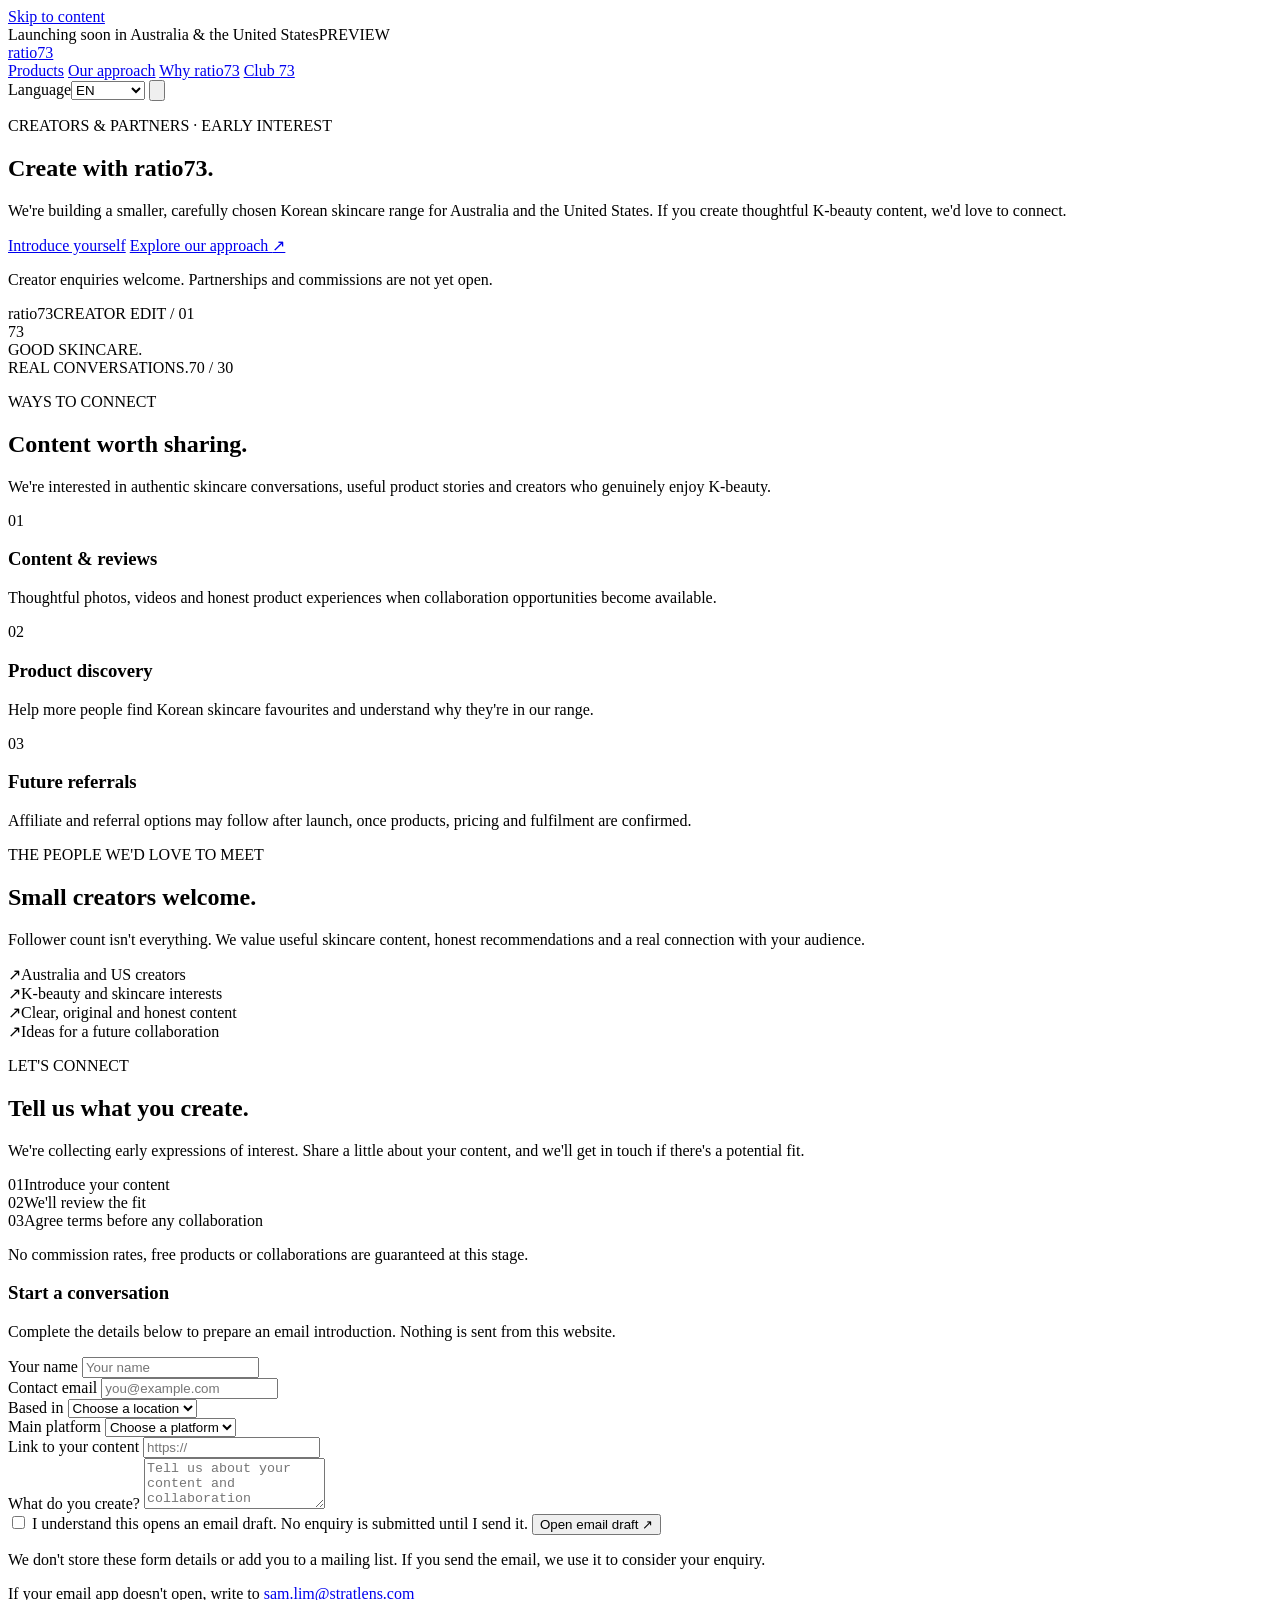
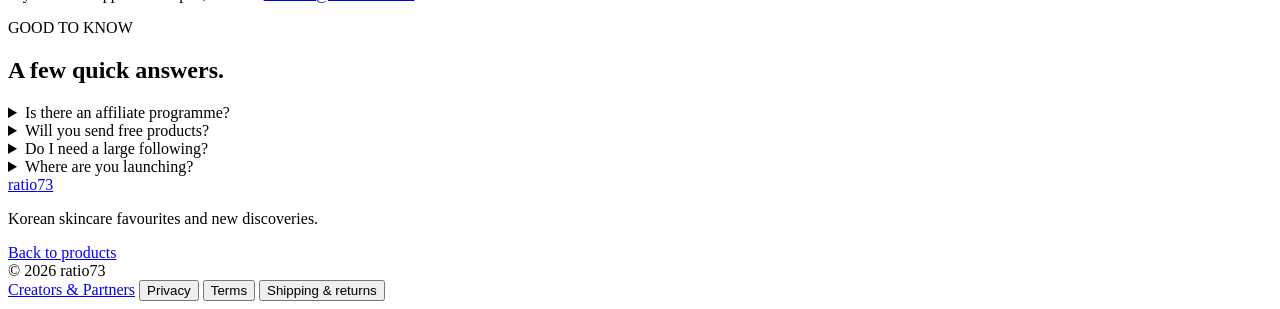
==== src/creators.html @ 26dc7520 "feat: add multilingual Creators & Partners landing page and creator enquiry UI" ====
<!doctype html>
<html lang="en">
<head>
<meta charset="UTF-8">
<meta name="viewport" content="width=device-width, initial-scale=1">
<title>Creators &amp; Partners | ratio73 Korean Skincare</title>
<meta name="description" content="Connect with ratio73, a curated Korean skincare retailer preparing to launch in Australia and the United States. Explore future creator collaborations and affiliate opportunities.">
<meta name="robots" content="noindex,nofollow">
<meta name="theme-color" content="#c8ef43">
<meta property="og:title" content="Create with ratio73 | Creators &amp; Partners">
<meta property="og:description" content="We're building a new Korean skincare retailer. Interested in creating thoughtful skincare content together? Say hello.">
<link rel="icon" type="image/svg+xml" href="data:image/svg+xml,%3Csvg xmlns='http://www.w3.org/2000/svg' viewBox='0 0 64 64'%3E%3Crect width='64' height='64' rx='16' fill='%23c8ef43'/%3E%3Ctext x='32' y='43' text-anchor='middle' font-family='Arial,sans-serif' font-weight='700' font-size='34' fill='%231c211e'%3E73%3C/text%3E%3C/svg%3E">
<link rel="stylesheet" href="styles.css"><link rel="stylesheet" href="creators.css">
<script src="creators.js" defer></script>
</head>
<body>
<a class="skip-link" href="#main" data-i18n="skip">Skip to content</a>
<div class="announcement"><span data-i18n="announcement">Launching soon in Australia &amp; the United States</span><span class="preview-tag" data-i18n="preview">PREVIEW</span></div>
<header class="site-header">
<a class="wordmark" href="index.html" aria-label="ratio73 home">ratio<span>73</span></a>
<nav class="desktop-nav" aria-label="Main navigation" data-aria="mainNav">
<a href="index.html#shop" data-i18n="shop">Products</a>
<a href="index.html#ratio" data-i18n="ourRatio">Our approach</a>
<a href="index.html#promise" data-i18n="promise">Why ratio73</a>
<a href="index.html#club" data-i18n="club">Club 73</a>
</nav>
<div class="header-tools">
<label class="select-wrap"><span class="sr-only" data-i18n="language">Language</span><select id="language" aria-label="Language"><option value="en">EN</option><option value="ko">한국어</option><option value="zh">简体中文</option></select></label>
<button class="menu-toggle icon-button" type="button" aria-expanded="false" aria-controls="mobile-nav" aria-label="Open menu" data-aria="menu"><svg viewBox="0 0 24 24" aria-hidden="true"><path d="M3 8h18M3 16h18"/></svg></button>
</div>
</header>
<nav id="mobile-nav" class="mobile-nav" aria-label="Mobile navigation" data-aria="mobileNav" hidden>
<a href="index.html#shop" data-i18n="shop">Products</a>
<a href="index.html#ratio" data-i18n="ourRatio">Our approach</a>
<a href="index.html#promise" data-i18n="promise">Why ratio73</a>
<a href="index.html#club" data-i18n="club">Club 73</a>
</nav>
<main id="main">
<section class="creator-hero">
<div class="creator-hero-copy">
<p class="eyebrow" data-i18n="heroEyebrow">CREATORS &amp; PARTNERS · EARLY INTEREST</p>
<h1 data-i18n="heroTitle">Create with ratio73.</h1>
<p class="creator-lede" data-i18n="heroText">We're building a smaller, carefully chosen Korean skincare range for Australia and the United States. If you create thoughtful K-beauty content, we'd love to connect.</p>
<div class="creator-actions">
<a class="button dark" href="#collaborate" data-i18n="heroCta">Introduce yourself</a>
<a class="creator-text-link" href="index.html#ratio" data-i18n="heroSecondary">Explore our approach <span aria-hidden="true">↗</span></a>
</div>
<p class="creator-hero-note" data-i18n="heroNote">Creator enquiries welcome. Partnerships and commissions are not yet open.</p>
</div>
<div class="creator-hero-art" aria-hidden="true">
<div class="creator-art-top"><span>ratio<span class="creator-art-accent">73</span></span><span class="creator-edition">CREATOR EDIT / 01</span></div>
<div class="creator-art-graphic"><span class="creator-art-number">73</span><span class="creator-art-circle"></span></div>
<div class="creator-art-bottom"><span data-i18n="artLine">GOOD SKINCARE.<br>REAL CONVERSATIONS.</span><span class="creator-art-split">70 / 30</span></div>
</div>
</section>

<section class="creator-overview section" id="ways">
<div class="creator-section-intro">
<p class="eyebrow" data-i18n="waysEyebrow">WAYS TO CONNECT</p>
<h2 data-i18n="waysTitle">Content worth sharing.</h2>
<p data-i18n="waysIntro">We're interested in authentic skincare conversations, useful product stories and creators who genuinely enjoy K-beauty.</p>
</div>
<div class="creator-opportunities">
<article class="creator-opportunity">
<span class="creator-op-number">01</span>
<h3 data-i18n="opp1Title">Content &amp; reviews</h3>
<p data-i18n="opp1Body">Thoughtful photos, videos and honest product experiences when collaboration opportunities become available.</p>
</article>
<article class="creator-opportunity">
<span class="creator-op-number">02</span>
<h3 data-i18n="opp2Title">Product discovery</h3>
<p data-i18n="opp2Body">Help more people find Korean skincare favourites and understand why they're in our range.</p>
</article>
<article class="creator-opportunity">
<span class="creator-op-number">03</span>
<h3 data-i18n="opp3Title">Future referrals</h3>
<p data-i18n="opp3Body">Affiliate and referral options may follow after launch, once products, pricing and fulfilment are confirmed.</p>
</article>
</div>
</section>

<section class="creator-fit section">
<div class="creator-fit-main">
<p class="eyebrow" data-i18n="fitEyebrow">THE PEOPLE WE'D LOVE TO MEET</p>
<h2 data-i18n="fitTitle">Small creators welcome.</h2>
<p data-i18n="fitBody">Follower count isn't everything. We value useful skincare content, honest recommendations and a real connection with your audience.</p>
</div>
<div class="creator-fit-list">
<div><span class="creator-fit-check" aria-hidden="true">↗</span><span data-i18n="fit1">Australia and US creators</span></div>
<div><span class="creator-fit-check" aria-hidden="true">↗</span><span data-i18n="fit2">K-beauty and skincare interests</span></div>
<div><span class="creator-fit-check" aria-hidden="true">↗</span><span data-i18n="fit3">Clear, original and honest content</span></div>
<div><span class="creator-fit-check" aria-hidden="true">↗</span><span data-i18n="fit4">Ideas for a future collaboration</span></div>
</div>
</section>

<section class="creator-join" id="collaborate">
<div class="creator-join-intro">
<p class="eyebrow" data-i18n="joinEyebrow">LET'S CONNECT</p>
<h2 data-i18n="joinTitle">Tell us what you create.</h2>
<p data-i18n="joinBody">We're collecting early expressions of interest. Share a little about your content, and we'll get in touch if there's a potential fit.</p>
<div class="creator-join-steps">
<div><span>01</span><span data-i18n="step1">Introduce your content</span></div>
<div><span>02</span><span data-i18n="step2">We'll review the fit</span></div>
<div><span>03</span><span data-i18n="step3">Agree terms before any collaboration</span></div>
</div>
<p class="creator-disclaimer" data-i18n="joinNote">No commission rates, free products or collaborations are guaranteed at this stage.</p>
</div>
<div class="creator-enquiry-box">
<h3 data-i18n="formTitle">Start a conversation</h3>
<p class="creator-form-intro" data-i18n="formIntro">Complete the details below to prepare an email introduction. Nothing is sent from this website.</p>
<form id="creator-interest-form" class="creator-form">
<div class="creator-form-grid">
<div class="creator-field">
<label for="creator-name" data-i18n="labelName">Your name</label>
<input id="creator-name" name="name" type="text" autocomplete="name" maxlength="100" required placeholder="Your name" data-placeholder="placeholderName">
</div>
<div class="creator-field">
<label for="creator-email" data-i18n="labelEmail">Contact email</label>
<input id="creator-email" name="email" type="email" autocomplete="email" maxlength="200" required placeholder="you@example.com" data-placeholder="placeholderEmail">
</div>
<div class="creator-field">
<label for="creator-country" data-i18n="labelMarket">Based in</label>
<select id="creator-country" name="market" required>
<option value="" disabled selected data-i18n="chooseMarket">Choose a location</option>
<option value="Australia" data-i18n="marketAu">Australia</option>
<option value="United States" data-i18n="marketUs">United States</option>
<option value="Other" data-i18n="marketOther">Other</option>
</select>
</div>
<div class="creator-field">
<label for="creator-platform" data-i18n="labelPlatform">Main platform</label>
<select id="creator-platform" name="platform" required>
<option value="" disabled selected data-i18n="choosePlatform">Choose a platform</option>
<option value="Instagram">Instagram</option>
<option value="TikTok">TikTok</option>
<option value="YouTube">YouTube</option>
<option value="Other" data-i18n="platformOther">Other</option>
</select>
</div>
</div>
<div class="creator-field">
<label for="creator-profile" data-i18n="labelProfile">Link to your content</label>
<input id="creator-profile" name="profile" type="url" inputmode="url" required maxlength="250" placeholder="https://" data-placeholder="placeholderProfile">
</div>
<div class="creator-field">
<label for="creator-message" data-i18n="labelMessage">What do you create?</label>
<textarea id="creator-message" name="message" required maxlength="450" rows="3" placeholder="Tell us about your content and collaboration interests" data-placeholder="placeholderMessage"></textarea>
</div>
<label class="creator-form-consent">
<input id="creator-consent" type="checkbox" required>
<span data-i18n="consent">I understand this opens an email draft. No enquiry is submitted until I send it.</span>
</label>
<button class="button dark creator-send" type="submit" data-i18n="sendCta">Open email draft ↗</button>
<p class="creator-form-note" data-i18n="formPrivacy">We don't store these form details or add you to a mailing list. If you send the email, we use it to consider your enquiry.</p>
<p id="creator-form-result" class="creator-form-result" role="status" aria-live="polite"></p>
<p class="creator-direct-email"><span data-i18n="fallback">If your email app doesn't open, write to </span><a id="creator-email-link" href="mailto:sam.lim@stratlens.com?subject=ratio73%20Creator%20Interest">sam.lim@stratlens.com</a></p>
</form>
</div>
</section>

<section class="creator-faq section">
<div>
<p class="eyebrow" data-i18n="faqEyebrow">GOOD TO KNOW</p>
<h2 data-i18n="faqTitle">A few quick answers.</h2>
</div>
<div class="faq-list">
<details><summary data-i18n="faq1">Is there an affiliate programme?</summary><p data-i18n="faq1Text">Not yet. We're exploring referral and affiliate opportunities after launch. Commission rates and eligibility haven't been set.</p></details>
<details><summary data-i18n="faq2">Will you send free products?</summary><p data-i18n="faq2Text">We haven't launched a gifting programme. Product collaborations, if offered, will depend on availability and agreed terms.</p></details>
<details><summary data-i18n="faq3">Do I need a large following?</summary><p data-i18n="faq3Text">No minimum follower count. Relevant content, originality and audience trust matter more to us.</p></details>
<details><summary data-i18n="faq4">Where are you launching?</summary><p data-i18n="faq4Text">Australia and the United States are our initial markets. We're open to hearing from creators elsewhere, too.</p></details>
</div>
</section>
</main>
<footer>
<div class="footer-top"><a class="wordmark footer-logo" href="index.html">ratio<span>73</span></a><p data-i18n="footerLine">Korean skincare favourites and new discoveries.</p><a href="index.html#shop" data-i18n="backToProducts">Back to products</a></div>
<div class="footer-bottom"><span>© <span id="year">2026</span> ratio73</span><div>
<a class="footer-link" href="creators.html" aria-current="page" data-i18n="creatorsLink">Creators &amp; Partners</a>
<button type="button" data-info="privacy" data-i18n="privacy">Privacy</button>
<button type="button" data-info="terms" data-i18n="terms">Terms</button>
<button type="button" data-info="delivery" data-i18n="shipping">Shipping &amp; returns</button>
</div></div>
</footer>
<dialog id="creators-info-dialog" class="info-dialog" aria-labelledby="creators-info-title">
<div class="dialog-head"><h2 id="creators-info-title"></h2><button class="icon-button" type="button" data-close aria-label="Close" data-aria="close">×</button></div>
<div id="creators-info-text"></div>
</dialog>
</body>
</html>
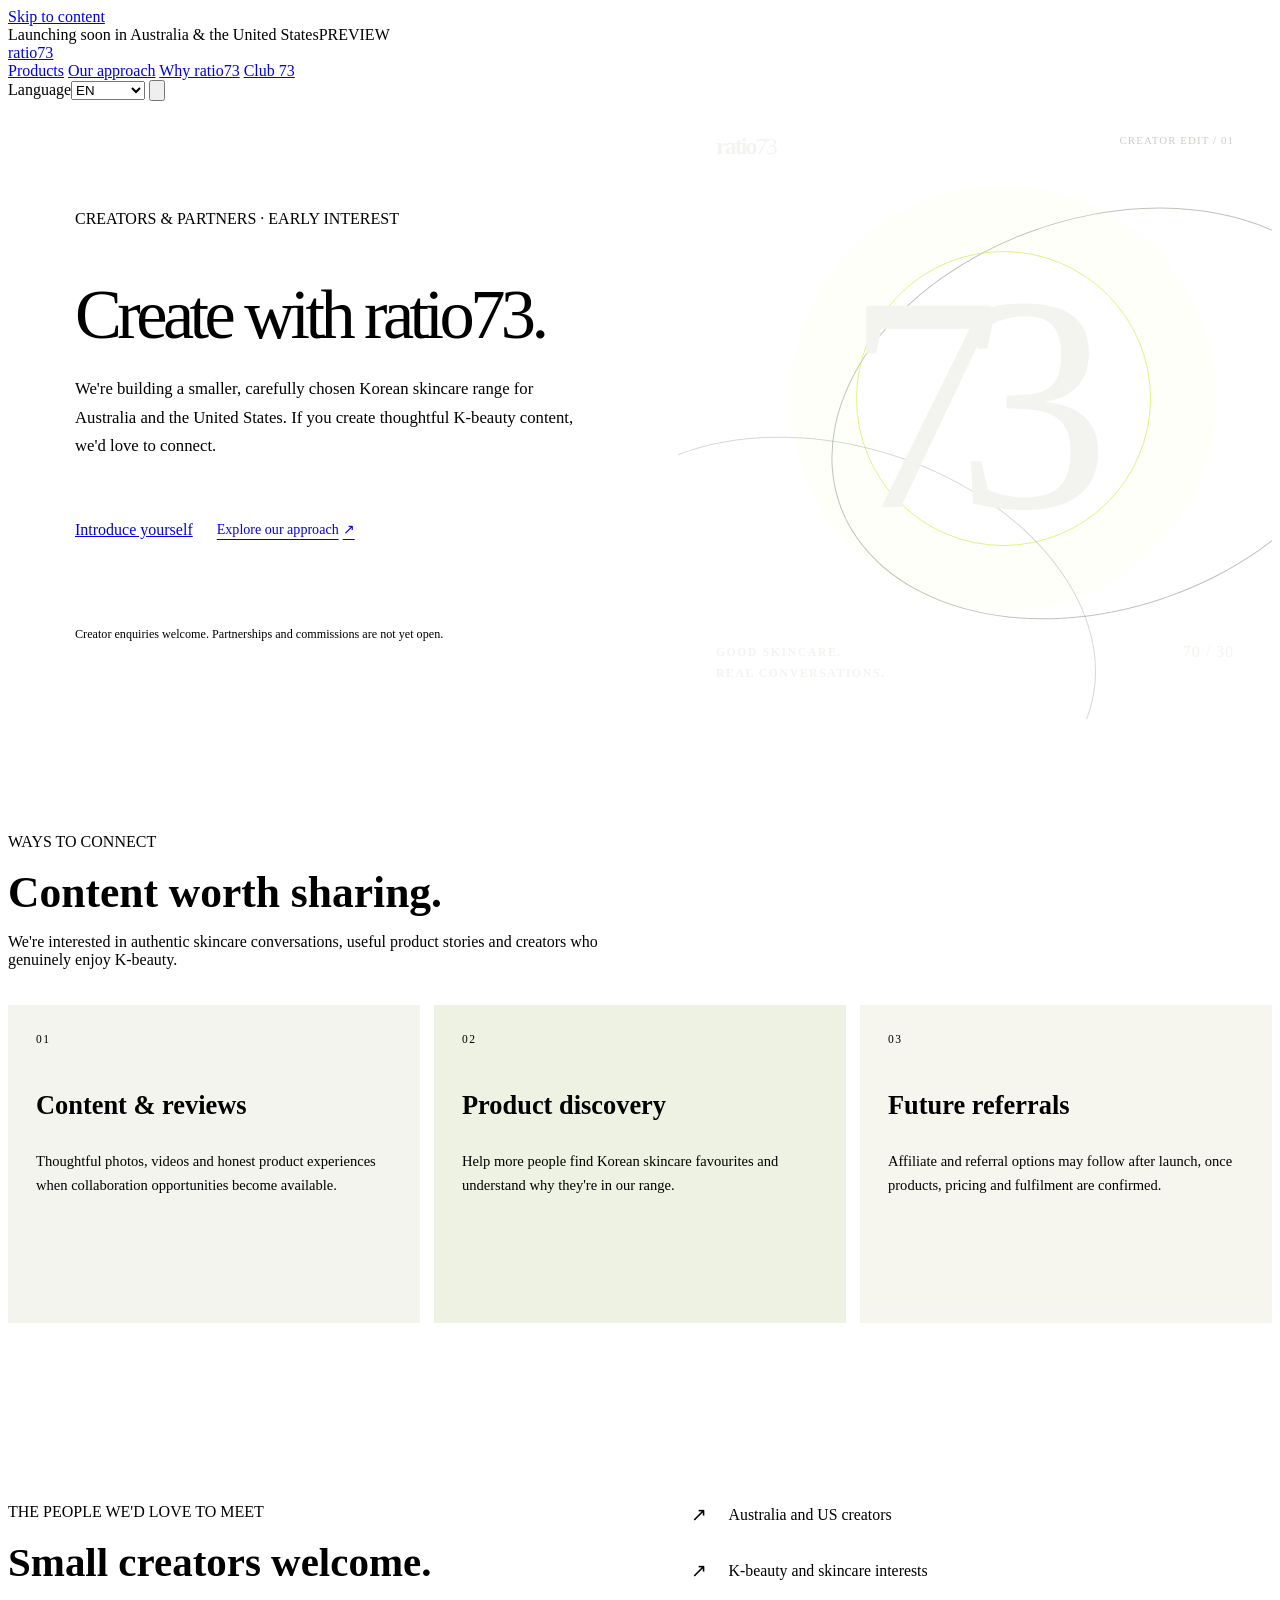
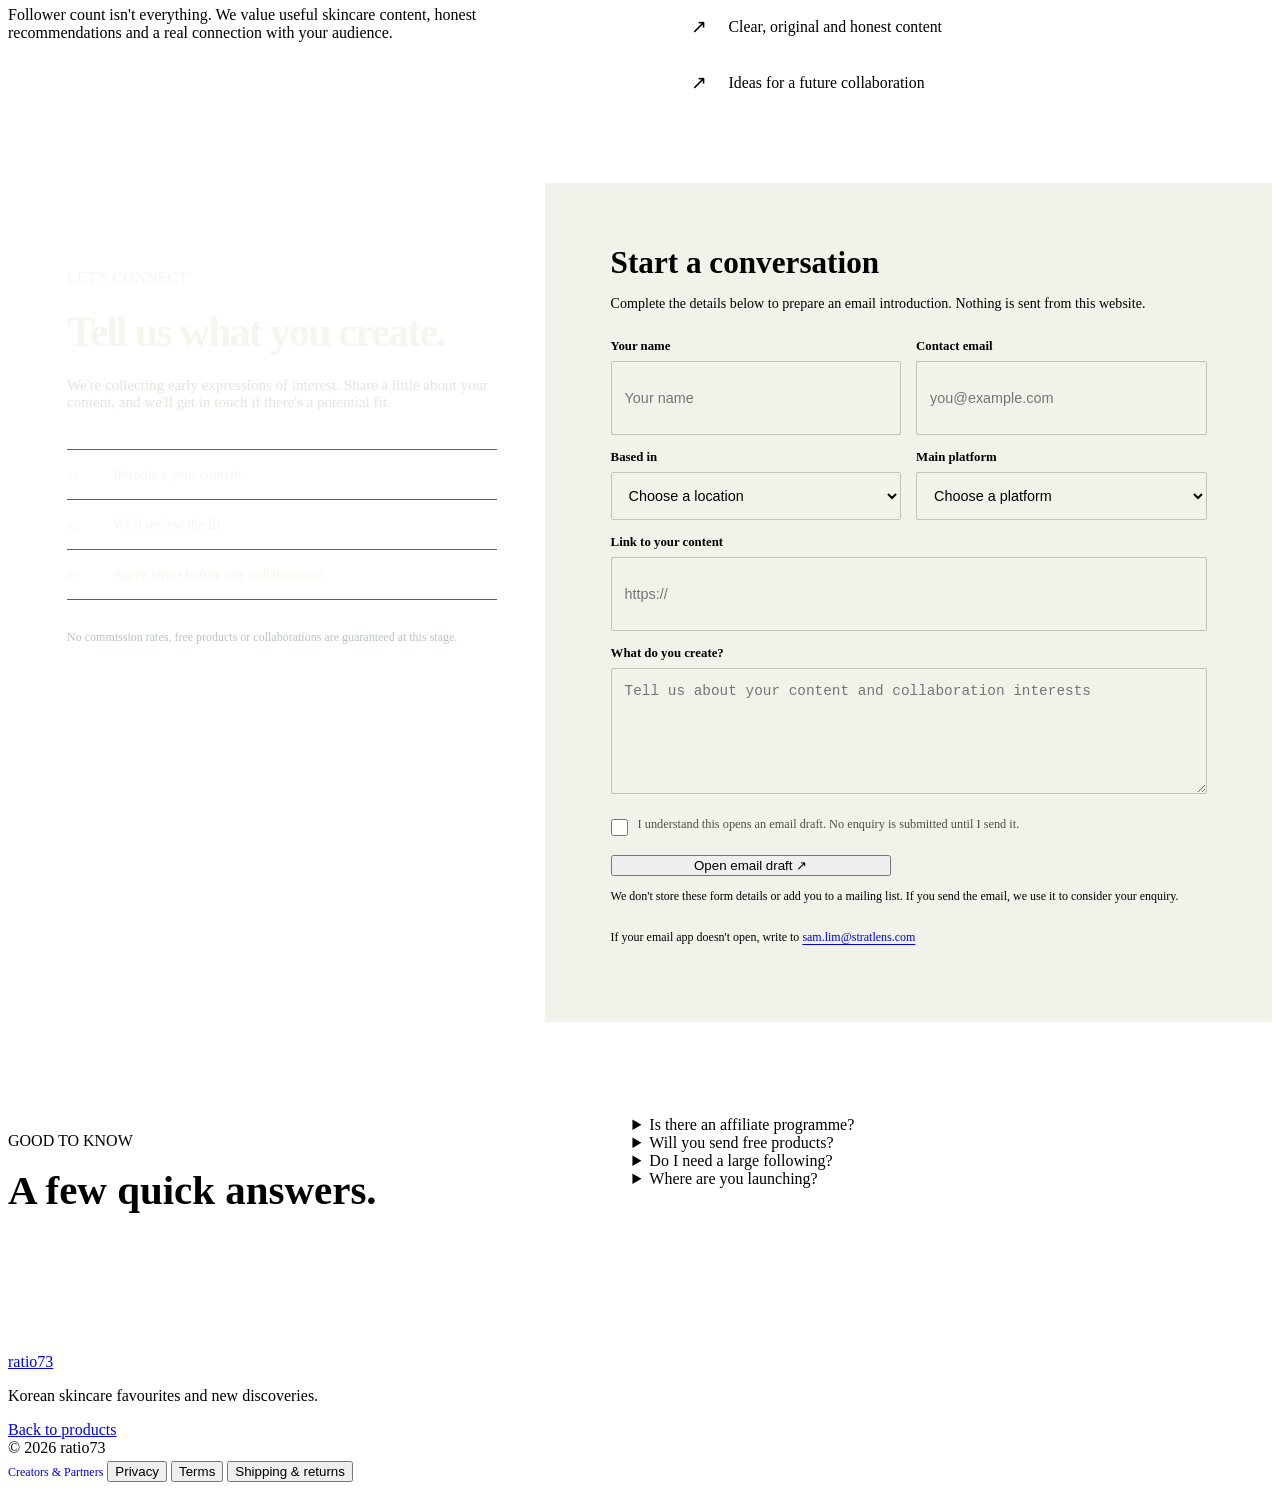
==== commit f74b8550: "chore: load creators translations before creator enquiry logic" ====
--- a/src/creators.html
+++ b/src/creators.html
@@ -11,6 +11,7 @@
 <meta property="og:description" content="We're building a new Korean skincare retailer. Interested in creating thoughtful skincare content together? Say hello.">
 <link rel="icon" type="image/svg+xml" href="data:image/svg+xml,%3Csvg xmlns='http://www.w3.org/2000/svg' viewBox='0 0 64 64'%3E%3Crect width='64' height='64' rx='16' fill='%23c8ef43'/%3E%3Ctext x='32' y='43' text-anchor='middle' font-family='Arial,sans-serif' font-weight='700' font-size='34' fill='%231c211e'%3E73%3C/text%3E%3C/svg%3E">
 <link rel="stylesheet" href="styles.css"><link rel="stylesheet" href="creators.css">
+<script src="creators-locales.js" defer></script>
 <script src="creators.js" defer></script>
 </head>
 <body>
--- a/src/creators.css
+++ b/src/creators.css
@@ -0,0 +1,146 @@
+/* ratio73 — Creators & Partners: deliberately editorial, without synthetic photography. */
+.creator-hero{max-width:1800px;margin:0 auto;display:grid;grid-template-columns:1.06fr .94fr;min-height:570px}
+.creator-hero-copy{padding:93px 8% 65px 10%;display:flex;flex-direction:column;align-items:flex-start}
+.creator-hero-copy>.eyebrow{color:var(--green-dark)}
+.creator-hero h1{font-size:clamp(3.25rem,5.5vw,6rem);line-height:1.02;font-weight:500;letter-spacing:-.065em;margin:35px 0 0;max-width:670px;text-wrap:balance}
+.creator-lede{font-size:1.045rem;line-height:1.72;color:var(--muted);max-width:505px;margin-top:24px}
+.creator-actions{display:flex;flex-wrap:wrap;align-items:center;gap:18px 24px;margin-top:30px}
+.creator-text-link{font-size:.88rem;text-decoration:underline;text-underline-offset:5px;min-height:44px;display:inline-flex;align-items:center;gap:4px}
+.creator-text-link:hover{opacity:.72}
+.creator-hero-note{font-size:.76rem;color:var(--muted);margin-top:auto;padding-top:46px;max-width:510px}
+.creator-hero-art{position:relative;overflow:hidden;background:var(--ink);min-height:550px;color:#f3f4ef;display:flex;flex-direction:column;justify-content:space-between;padding:33px 38px 35px;isolation:isolate}
+.creator-hero-art:before{content:'';position:absolute;top:19%;right:-18%;height:63%;width:93%;border:1px solid #72856e;border-radius:50%;transform:rotate(-19deg);opacity:.47;pointer-events:none}
+.creator-hero-art:after{content:'';position:absolute;bottom:-16%;left:-19%;height:60%;width:90%;border:1px solid #72856e;border-radius:50%;transform:rotate(17deg);opacity:.3;pointer-events:none}
+.creator-art-top,.creator-art-bottom{display:flex;align-items:flex-start;justify-content:space-between;position:relative;z-index:1;gap:20px}
+.creator-art-top>span:first-child{font-weight:700;font-size:1.5rem;letter-spacing:-.08em;line-height:1}
+.creator-art-accent{color:var(--green);font-weight:400}
+.creator-edition{font-size:.68rem;letter-spacing:.1em;color:#c7d0c3}
+.creator-art-graphic{display:flex;align-items:center;justify-content:center;position:absolute;inset:18% 12% 20%}
+.creator-art-number{font-size:clamp(12rem,24vw,23rem);line-height:1;font-weight:500;letter-spacing:-.14em;color:var(--green);position:relative;z-index:1;margin-left:-.12em}
+.creator-art-circle{position:absolute;width:min(65%,330px);aspect-ratio:1/1;border:1px solid #c8ef43a8;border-radius:50%;right:11%;top:10%;box-shadow:0 0 0 65px #c8ef4309}
+.creator-art-bottom>span:first-child{font-size:.73rem;letter-spacing:.14em;font-weight:700;line-height:1.75}
+.creator-art-split{font-size:1rem;letter-spacing:.06em;color:var(--green)}
+.creator-overview{padding-top:98px;padding-bottom:92px}
+.creator-section-intro{max-width:760px;margin-bottom:36px}
+.creator-section-intro .eyebrow{color:var(--green-dark)}
+.creator-section-intro h2{margin:14px 0 15px;font-size:clamp(2rem,3.4vw,3.2rem)}
+.creator-section-intro>p:last-child{color:var(--muted);max-width:640px}
+.creator-opportunities{display:grid;grid-template-columns:repeat(3,minmax(0,1fr));gap:14px}
+.creator-opportunity{min-height:258px;padding:28px 28px 32px;display:flex;flex-direction:column;align-items:flex-start;border:1px solid var(--line);background:#f3f4ee}
+.creator-opportunity:nth-child(2){background:#edf2e2}
+.creator-opportunity:nth-child(3){background:#f6f6ef}
+.creator-op-number{font-size:.72rem;letter-spacing:.14em;color:var(--green-dark);border-bottom:2px solid var(--green-dark);padding-bottom:7px}
+.creator-opportunity h3{font-size:1.65rem;margin:38px 0 13px;line-height:1.18}
+.creator-opportunity p{font-size:.91rem;line-height:1.66;color:var(--muted)}
+.creator-fit{border-top:1px solid var(--line);display:grid;grid-template-columns:1fr 1fr;gap:8%;padding-top:72px;padding-bottom:72px}
+.creator-fit h2{font-size:clamp(2.1rem,3.2vw,3rem);margin:17px 0 20px}
+.creator-fit-main>p:last-child{color:var(--muted);max-width:505px}
+.creator-fit-list{align-self:center}
+.creator-fit-list>div{display:flex;align-items:center;gap:22px;border-top:1px solid var(--line);padding:17px 0;font-size:.99rem}
+.creator-fit-list>div:last-child{border-bottom:1px solid var(--line)}
+.creator-fit-check{color:var(--green-dark);font-size:1.16rem}
+.creator-join{max-width:1800px;margin:0 auto;display:grid;grid-template-columns:.85fr 1.15fr;align-items:stretch}
+.creator-join-intro{background:var(--ink);color:#f5f6ef;padding:70px 9% 70px 11%}
+.creator-join-intro .eyebrow{color:var(--green)}
+.creator-join-intro h2{margin:20px 0 21px;font-size:clamp(2rem,3.3vw,3.1rem);letter-spacing:-.045em}
+.creator-join-intro>p:not(.eyebrow){font-size:.94rem;max-width:440px;color:#e0e6dc}
+.creator-join-steps{display:grid;gap:0;margin-top:38px;max-width:450px}
+.creator-join-steps>div{display:flex;align-items:center;gap:20px;padding:16px 0;border-top:1px solid #57635b;font-size:.88rem}
+.creator-join-steps>div span:first-child{color:var(--green);font-size:.7rem;letter-spacing:.12em;flex:0 0 26px}
+.creator-join-steps>div:last-child{border-bottom:1px solid #57635b}
+.creator-join-intro>p.creator-disclaimer{font-size:.75rem;line-height:1.6;color:#b9c5b9;margin-top:28px}
+.creator-enquiry-box{background:#f1f3eb;padding:62px 9% 63px}
+.creator-enquiry-box h3{font-size:1.95rem;margin:0 0 12px}
+.creator-form-intro{font-size:.88rem;color:var(--muted);max-width:540px;margin-bottom:27px}
+.creator-form{display:grid;gap:15px;max-width:680px}
+.creator-form-grid{display:grid;grid-template-columns:1fr 1fr;gap:15px}
+.creator-field{display:flex;flex-direction:column;gap:7px;min-width:0}
+.creator-field label{font-size:.8rem;font-weight:600}
+.creator-field input,.creator-field textarea,.creator-field select{border:1px solid #bbc4b7;background:var(--paper);border-radius:2px;padding:12px 13px;min-height:48px;max-width:100%;font-size:.9rem;line-height:1.4}
+.creator-field input:focus,.creator-field select:focus,.creator-field textarea:focus{border-color:var(--green-dark)}
+.creator-field textarea{resize:vertical;min-height:100px}
+.creator-form-consent{display:flex;align-items:flex-start;gap:10px;font-size:.77rem;line-height:1.55;margin:6px 0 2px;color:#4a514a}
+.creator-form-consent input{margin:4px 0 0;flex:0 0 17px;width:17px;height:17px;accent-color:var(--green-dark)}
+.creator-send{width:100%;max-width:280px;margin-top:2px}
+.creator-form-note,.creator-direct-email,.creator-form-result{font-size:.75rem;color:var(--muted);line-height:1.6}
+.creator-form-note{margin-top:-4px}
+.creator-direct-email{margin-top:-5px}
+.creator-direct-email a{text-decoration:underline;text-underline-offset:3px;overflow-wrap:anywhere}
+.creator-form-result{font-weight:600;color:var(--green-dark)}
+.creator-form-result:empty{display:none}
+.creator-faq{display:grid;grid-template-columns:.9fr 1.1fr;gap:8%;padding-top:94px;padding-bottom:105px}
+.creator-faq h2{font-size:clamp(2rem,3.2vw,3rem);margin-top:16px}
+.creator-faq .faq-list details:first-child{border-top:0}
+.creator-faq .faq-list details p{font-size:.89rem}
+.footer-bottom .footer-link{font-size:.75rem;min-height:30px;display:inline-flex;align-items:center;text-decoration:none}
+.footer-bottom .footer-link:hover{text-decoration:underline;text-underline-offset:3px}
+.footer-bottom>div{flex-wrap:wrap;align-items:center;gap:8px 23px}
+@media(max-width:1100px){
+ .creator-hero-copy{padding:73px 7% 53px}
+ .creator-hero-art{padding:28px}
+ .creator-hero h1{font-size:clamp(3rem,5.9vw,4.7rem)}
+ .creator-art-number{font-size:clamp(10rem,22vw,17rem)}
+ .creator-overview{padding-top:76px;padding-bottom:70px}
+ .creator-opportunity{padding:24px}
+ .creator-opportunity h3{font-size:1.45rem}
+ .creator-join-intro{padding:58px 7%}
+ .creator-enquiry-box{padding:53px 7%}
+}
+@media(max-width:800px){
+ .creator-hero{min-height:0}
+ .creator-hero-copy{padding:58px 7% 40px}
+ .creator-hero-art{min-height:440px}
+ .creator-hero-note{padding-top:32px}
+ .creator-art-number{font-size:clamp(9rem,22vw,13rem)}
+ .creator-opportunities{gap:10px}
+ .creator-opportunity{padding:18px;min-height:280px}
+ .creator-opportunity h3{font-size:1.31rem;margin-top:27px}
+ .creator-opportunity p{font-size:.84rem}
+ .creator-fit{gap:5%}
+ .creator-join{grid-template-columns:.9fr 1.1fr}
+ .creator-enquiry-box{padding:42px 6%}
+ .creator-form-grid{grid-template-columns:1fr}
+}
+@media(max-width:600px){
+ .creator-hero{display:flex;flex-direction:column}
+ .creator-hero-copy{padding:46px 6% 39px}
+ .creator-hero h1{font-size:clamp(2.9rem,12vw,4rem);max-width:380px;margin-top:25px}
+ .creator-lede{font-size:.96rem;line-height:1.6;margin-top:18px}
+ .creator-actions{gap:8px 21px;margin-top:24px}
+ .creator-hero-note{padding-top:28px;font-size:.72rem}
+ .creator-hero-art{min-height:0;height:340px;padding:25px 6% 28px}
+ .creator-art-number{font-size:15rem}
+ .creator-art-circle{width:55%;max-width:220px}
+ .creator-art-graphic{inset:20% 5% 14%}
+ .creator-edition{font-size:.56rem}
+ .creator-overview{padding-top:60px;padding-bottom:60px}
+ .creator-opportunities{grid-template-columns:1fr;gap:11px}
+ .creator-opportunity{min-height:0;padding:25px 26px 27px}
+ .creator-opportunity h3{font-size:1.5rem;margin:18px 0 10px}
+ .creator-opportunity p{font-size:.91rem}
+ .creator-fit{display:block;padding-top:57px;padding-bottom:58px}
+ .creator-fit h2{margin:14px 0}
+ .creator-fit-list{margin-top:30px}
+ .creator-fit-list>div{padding:14px 0}
+ .creator-join{display:block}
+ .creator-join-intro{padding:51px 6%}
+ .creator-join-intro h2{font-size:2.25rem}
+ .creator-enquiry-box{padding:45px 6% 52px}
+ .creator-enquiry-box h3{font-size:1.7rem}
+ .creator-form-grid{grid-template-columns:1fr;gap:14px}
+ .creator-send{max-width:none}
+ .creator-faq{display:block;padding-top:61px;padding-bottom:72px}
+ .creator-faq h2{margin:13px 0 26px}
+ .creator-faq .faq-list details:first-child{border-top:1px solid var(--line)}
+ .creator-faq .faq-list details:first-child summary{padding-top:22px}
+ .footer-bottom>div{gap:7px 18px}
+}
+@media(max-width:360px){
+ .creator-hero h1{font-size:2.85rem}
+ .creator-hero-art{height:310px}
+ .creator-art-number{font-size:12rem}
+ .creator-actions .button{width:100%}
+}
+@media(prefers-reduced-motion:reduce){
+ .creator-hero-art *{transition:none!important}
+}
